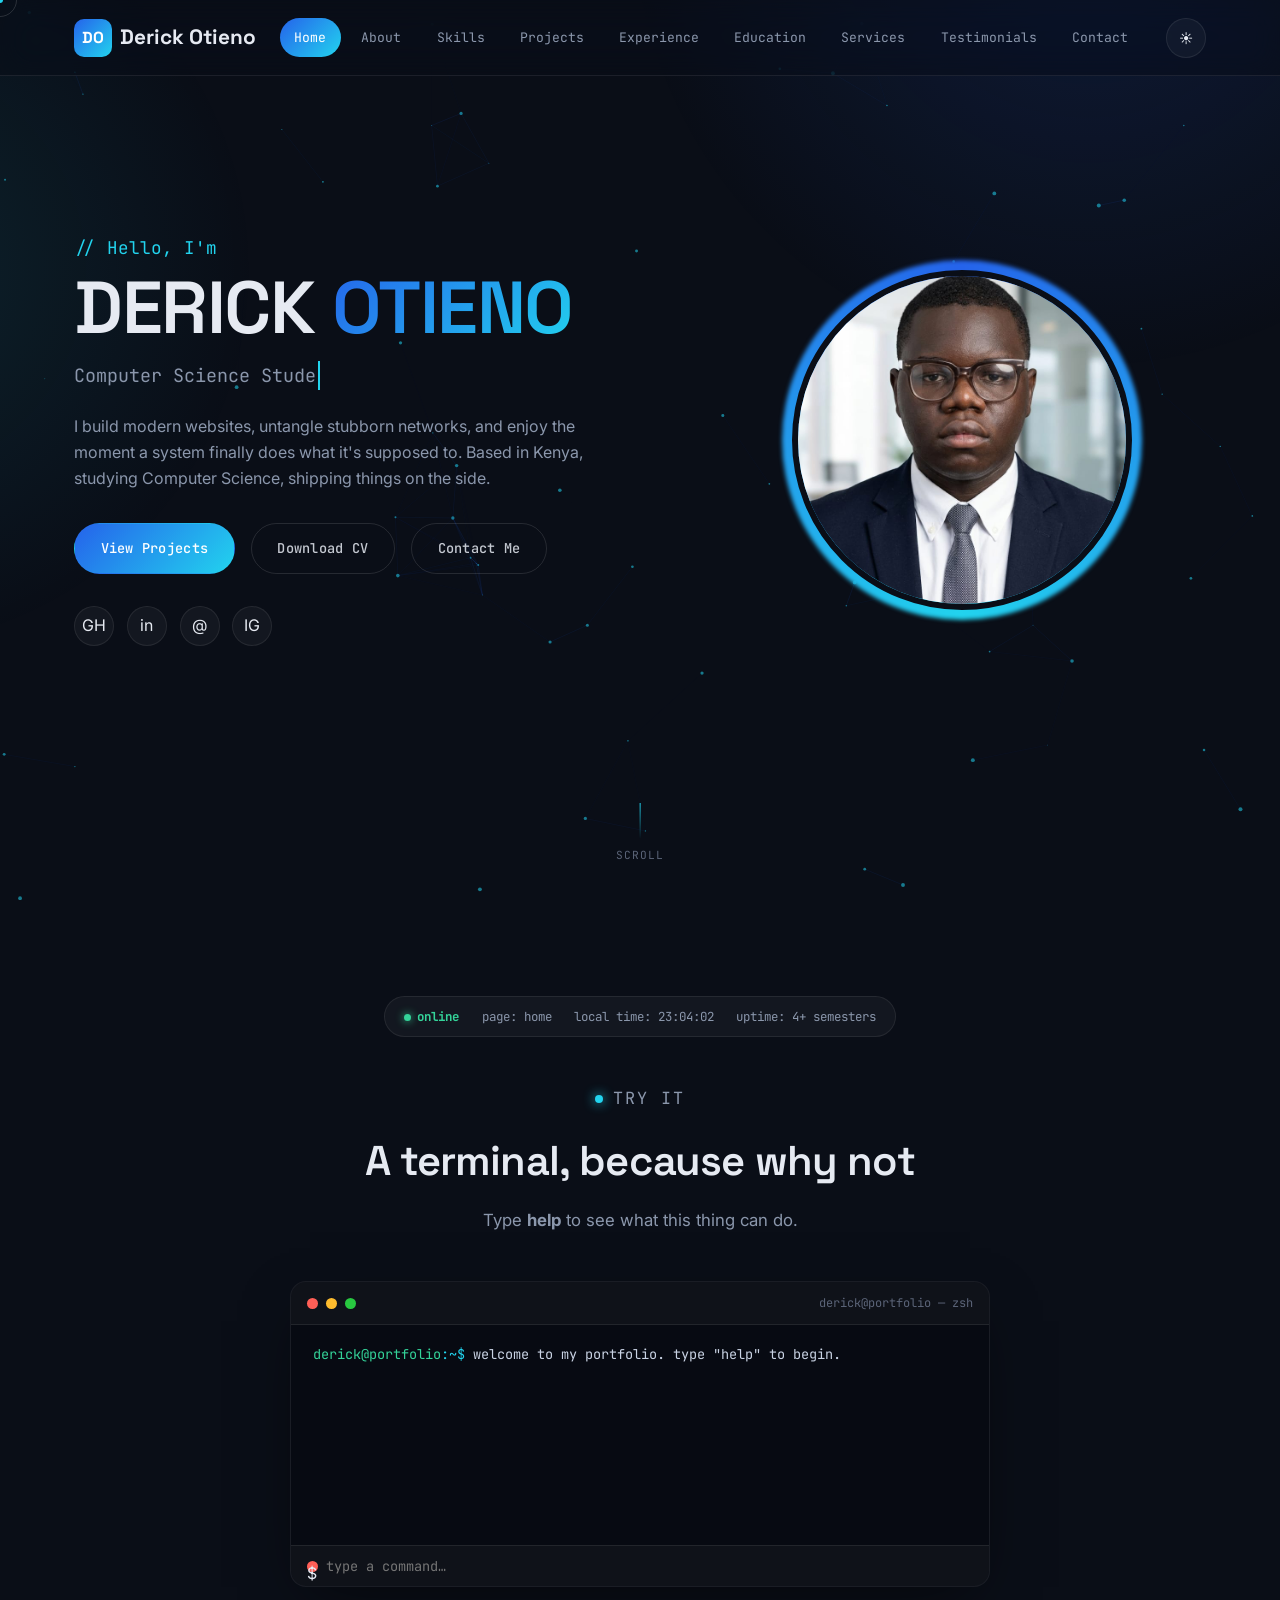
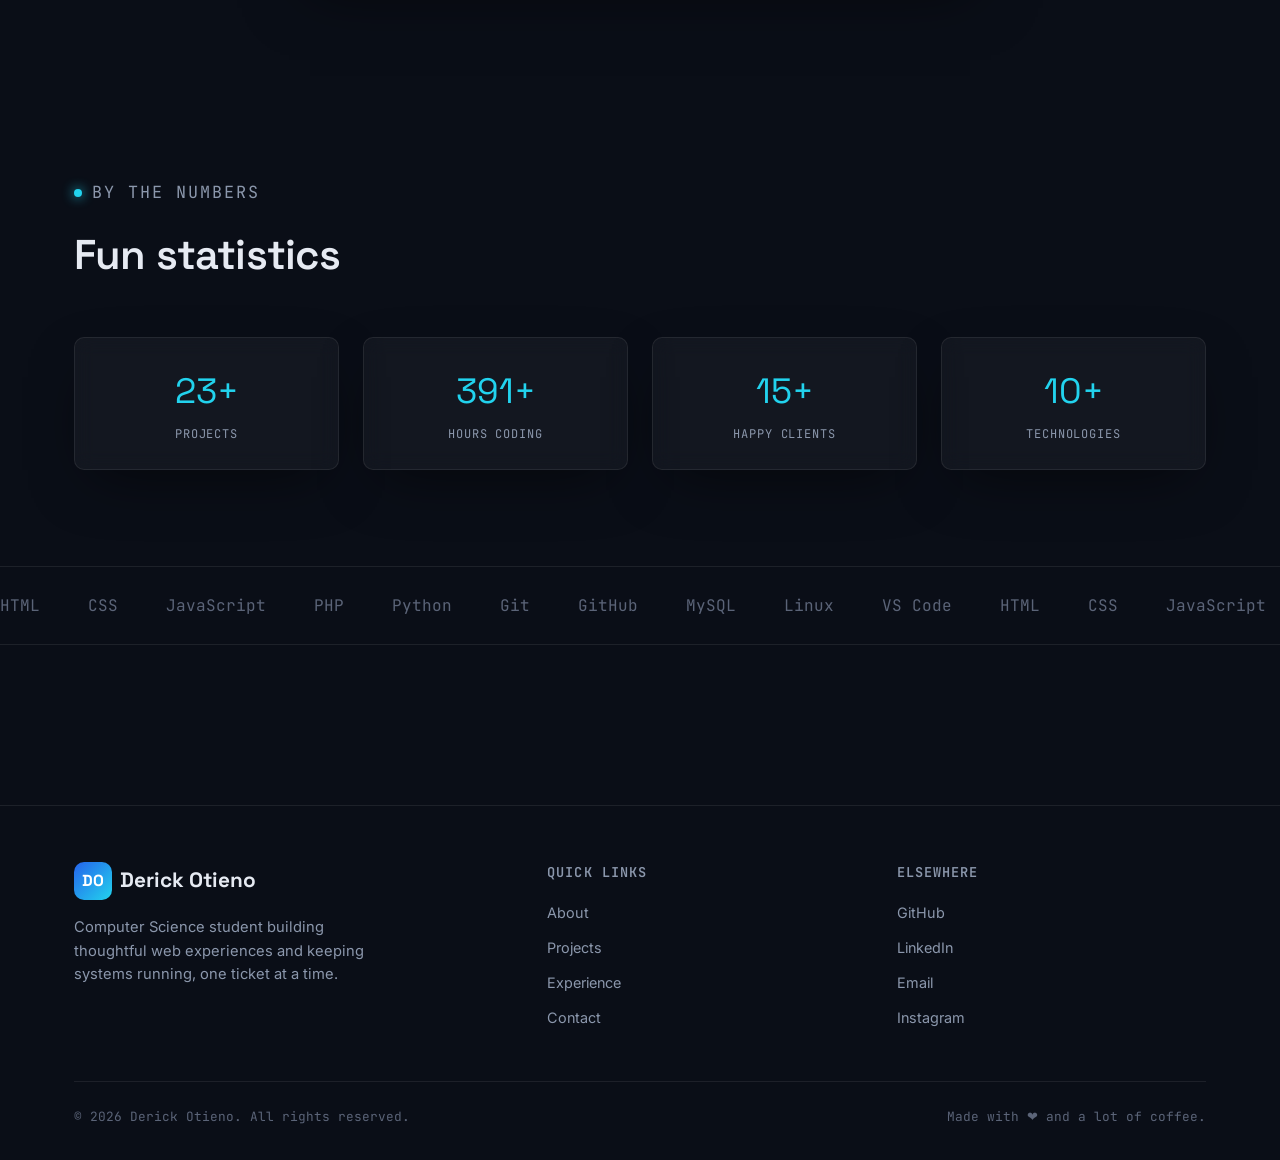
==== myweb/index.html @ c3c15164 "Add files via upload" ====
<!doctype html>
<html lang="en">
<head>
<meta charset="UTF-8">
<meta name="viewport" content="width=device-width, initial-scale=1.0">
<title>Home — Derick Otieno</title>
<meta name="description" content="Derick Otieno — Computer Science student, web developer and IT support specialist.">
<link rel="preconnect" href="https://fonts.googleapis.com">
<link href="https://fonts.googleapis.com/css2?family=Space+Grotesk:wght@500;600;700&family=Inter:wght@400;500;600&family=JetBrains+Mono:wght@400;500&display=swap" rel="stylesheet">
<link rel="stylesheet" href="css/styles.css">
</head>
<body data-page="home">
<div class="loader"><div class="loader-logo">DO</div><div class="loader-text">LOADING PORTFOLIO…</div></div>
<canvas id="particles"></canvas>
<div class="scroll-progress"></div>
<div class="cursor-dot"></div><div class="cursor-ring"></div>

<nav class="navbar">
  <div class="nav-inner">
    <a href="index.html" class="logo"><span>DO</span> Derick Otieno</a>
    <div class="nav-links">
        <a href="index.html" data-page="home">Home</a>
        <a href="about.html" data-page="about">About</a>
        <a href="skills.html" data-page="skills">Skills</a>
        <a href="projects.html" data-page="projects">Projects</a>
        <a href="experience.html" data-page="experience">Experience</a>
        <a href="education.html" data-page="education">Education</a>
        <a href="services.html" data-page="services">Services</a>
        <a href="testimonials.html" data-page="testimonials">Testimonials</a>
        <a href="contact.html" data-page="contact">Contact</a>
    </div>
    <div class="nav-tools">
      <button class="icon-btn" data-theme-toggle aria-label="Toggle theme">☾</button>
      <button class="hamburger" aria-label="Menu"><span></span><span></span><span></span></button>
    </div>
  </div>
</nav>

<section class="hero">
  <div class="container hero-grid">
    <div>
      <p class="hero-greet">// Hello, I'm</p>
      <h1 class="hero-name">DERICK <span class="gradient">OTIENO</span></h1>
      <p class="hero-role"><span data-typed='["Computer Science Student","Web Developer","UI/UX Enthusiast","IT Support Specialist","Problem Solver"]'></span><span class="cursor-blink">&nbsp;</span></p>
      <p class="hero-desc">I build modern websites, untangle stubborn networks, and enjoy the moment a system finally does what it's supposed to. Based in Kenya, studying Computer Science, shipping things on the side.</p>
      <div class="btn-row">
        <a href="projects.html" class="btn primary">View Projects</a>
        <a href="assets/Derick_Otieno_CV.pdf" class="btn ghost" data-confetti download>Download CV</a>
        <a href="contact.html" class="btn ghost">Contact Me</a>
      </div>
      <div class="hero-socials">
        <a href="https://github.com" target="_blank" rel="noopener" class="icon-btn" aria-label="GitHub">GH</a>
        <a href="https://linkedin.com" target="_blank" rel="noopener" class="icon-btn" aria-label="LinkedIn">in</a>
        <a href="mailto:derick.otieno@example.com" class="icon-btn" aria-label="Email">@</a>
        <a href="https://instagram.com" target="_blank" rel="noopener" class="icon-btn" aria-label="Instagram">IG</a>
      </div>
    </div>
    <div class="hero-photo-wrap">
    <div class="hero-photo-ring"></div>

    <div class="hero-photo">
        <img src="images/profile.png" alt="Derick Otieno">
    </div>
</div>
  </div>
  <div class="scroll-indicator"><span class="line"></span>SCROLL</div>
</section>

<section>
  <div class="container">
    <div class="statusbar reveal"><span><span class="dot"></span><b>online</b></span><span>page: home</span><span>local time: <span data-clock>--:--:--</span></span><span>uptime: 4+ semesters</span></div>
    <div class="section-head reveal" style="margin-inline:auto; text-align:center;">
      <p class="eyebrow" style="justify-content:center;">Try it</p>
      <h2>A terminal, because why not</h2>
      <p style="margin-inline:auto;">Type <b>help</b> to see what this thing can do.</p>
    </div>
    <div class="terminal reveal" style="max-width:700px; margin:0 auto;">
      <div class="terminal-bar"><span></span><span></span><span></span><small>derick@portfolio — zsh</small></div>
      <div class="terminal-body">
        <div class="line"><span class="prompt">derick@portfolio</span><span class="path">:~$</span> welcome to my portfolio. type "help" to begin.</div>
      </div>
      <div class="terminal-bar" style="border-top:1px solid var(--border); border-bottom:none;">
        <div class="terminal-input-row" style="width:100%;">
          <span class="prompt">$</span><input type="text" placeholder="type a command…" autocomplete="off">
        </div>
      </div>
    </div>
  </div>
</section>

<section>
  <div class="container">
    <div class="section-head reveal">
      <p class="eyebrow">By the numbers</p>
      <h2>Fun statistics</h2>
    </div>
    <div class="counters">
      <div class="counter-card glass reveal"><div class="counter-num" data-count="25" data-suffix="+">0</div><div class="counter-label">Projects</div></div>
      <div class="counter-card glass reveal"><div class="counter-num" data-count="1000" data-suffix="+">0</div><div class="counter-label">Hours coding</div></div>
      <div class="counter-card glass reveal"><div class="counter-num" data-count="15" data-suffix="+">0</div><div class="counter-label">Happy clients</div></div>
      <div class="counter-card glass reveal"><div class="counter-num" data-count="10" data-suffix="+">0</div><div class="counter-label">Technologies</div></div>
    </div>
  </div>
</section>

<section style="padding-top:0;">
  <div class="marquee-wrap">
    <div class="marquee">
      <span>HTML</span><span>CSS</span><span>JavaScript</span><span>PHP</span><span>Python</span><span>Git</span><span>GitHub</span><span>MySQL</span><span>Linux</span><span>VS Code</span>
      <span>HTML</span><span>CSS</span><span>JavaScript</span><span>PHP</span><span>Python</span><span>Git</span><span>GitHub</span><span>MySQL</span><span>Linux</span><span>VS Code</span>
    </div>
  </div>
</section>

<footer>
  <div class="container">
    <div class="footer-grid">
      <div>
        <a href="index.html" class="logo"><span>DO</span> Derick Otieno</a>
        <p style="color:var(--text-muted); margin-top:1rem; max-width:320px; font-size:.92rem;">Computer Science student building thoughtful web experiences and keeping systems running, one ticket at a time.</p>
      </div>
      <div>
        <h4>Quick Links</h4>
        <ul>
          <li><a href="about.html">About</a></li>
          <li><a href="projects.html">Projects</a></li>
          <li><a href="experience.html">Experience</a></li>
          <li><a href="contact.html">Contact</a></li>
        </ul>
      </div>
      <div>
        <h4>Elsewhere</h4>
        <ul>
          <li><a href="https://github.com" target="_blank" rel="noopener">GitHub</a></li>
          <li><a href="https://linkedin.com" target="_blank" rel="noopener">LinkedIn</a></li>
          <li><a href="mailto:derick.otieno@example.com">Email</a></li>
          <li><a href="https://instagram.com" target="_blank" rel="noopener">Instagram</a></li>
        </ul>
      </div>
    </div>
    <div class="footer-bottom">
      <span>© 2026 Derick Otieno. All rights reserved.</span>
      <span>Made with ❤ and a lot of coffee.</span>
    </div>
  </div>
</footer>
<button class="back-to-top" aria-label="Back to top">↑</button>
<div class="lightbox">
  <button class="lightbox-close">✕</button>
  <div class="lightbox-box glass">
    <div class="cert-thumb" style="aspect-ratio:1.4;"><span class="lightbox-title"></span></div>
  </div>
</div>
<script src="js/script.js"></script>
</body>
</html>
---- myweb/css/styles.css ----
/* =========================================================
   DERICK OTIENO — PORTFOLIO
   Design tokens
   ========================================================= */
:root{
  --bg:#0a0e17;
  --bg-elevated:#0f1623;
  --bg-card: rgba(255,255,255,0.04);
  --border: rgba(255,255,255,0.08);
  --border-strong: rgba(255,255,255,0.14);
  --blue:#2563eb;
  --cyan:#22d3ee;
  --green:#34d399;
  --text:#e6eaf2;
  --text-muted:#8b97ac;
  --text-dim:#5b6478;
  --radius: 16px;
  --radius-sm: 10px;
  --shadow: 0 20px 60px -20px rgba(0,0,0,0.6);
  --font-display: 'Space Grotesk', sans-serif;
  --font-body: 'Inter', sans-serif;
  --font-mono: 'JetBrains Mono', monospace;
  --nav-h: 76px;
}

[data-theme="light"]{
  --bg:#f4f6fb;
  --bg-elevated:#ffffff;
  --bg-card: rgba(10,14,23,0.04);
  --border: rgba(10,14,23,0.1);
  --border-strong: rgba(10,14,23,0.18);
  --text:#0a0e17;
  --text-muted:#4b5468;
  --text-dim:#8b97ac;
  --shadow: 0 20px 60px -20px rgba(20,30,60,0.18);
}

*{margin:0;padding:0;box-sizing:border-box;}
html{scroll-behavior:smooth;}
@media (prefers-reduced-motion: reduce){
  html{scroll-behavior:auto;}
  *{animation-duration:0.01ms !important; animation-iteration-count:1 !important; transition-duration:0.01ms !important;}
}

body{
  background:var(--bg);
  color:var(--text);
  font-family:var(--font-body);
  line-height:1.6;
  overflow-x:hidden;
  transition:background .4s ease, color .4s ease;
  position:relative;
}

body::before{
  content:'';
  position:fixed; inset:0;
  background:
    radial-gradient(60vw 60vw at 85% -10%, rgba(37,99,235,0.16), transparent 60%),
    radial-gradient(50vw 50vw at -10% 30%, rgba(34,211,238,0.10), transparent 60%);
  pointer-events:none;
  z-index:0;
}

a{color:inherit; text-decoration:none;}
ul{list-style:none;}
img{max-width:100%; display:block;}
button{font-family:inherit; cursor:pointer;}

h1,h2,h3,h4{font-family:var(--font-display); font-weight:600; letter-spacing:-0.02em;}
.eyebrow{
  font-family:var(--font-mono);
  font-size:0.78rem;
  letter-spacing:0.12em;
  text-transform:uppercase;
  color:var(--cyan);
  display:flex; align-items:center; gap:.6rem;
  margin-bottom:1rem;
}
.eyebrow::before{
  content:'';
  width:8px; height:8px; border-radius:50%;
  background:var(--cyan);
  box-shadow:0 0 12px var(--cyan);
}

.container{
  width:100%;
  max-width:1180px;
  margin:0 auto;
  padding:0 1.5rem;
  position:relative;
  z-index:1;
}

section{padding:6rem 0;}
.section-head{max-width:640px; margin-bottom:3rem;}
.section-head h2{font-size:clamp(1.8rem,4vw,2.6rem); margin-bottom:.75rem;}
.section-head p{color:var(--text-muted); font-size:1.05rem;}

/* ---------- Buttons ---------- */
.btn{
  display:inline-flex; align-items:center; gap:.6rem;
  padding:.85rem 1.6rem;
  border-radius:999px;
  font-family:var(--font-mono);
  font-size:.85rem;
  font-weight:500;
  letter-spacing:.02em;
  border:1px solid var(--border-strong);
  background:transparent;
  color:var(--text);
  position:relative;
  overflow:hidden;
  transition:transform .25s ease, border-color .25s ease, box-shadow .25s ease;
  isolation:isolate;
}
.btn::before{
  content:'';
  position:absolute; inset:0;
  background:linear-gradient(135deg,var(--blue),var(--cyan));
  opacity:0;
  transition:opacity .25s ease;
  z-index:-1;
}
.btn:hover{ transform:translateY(-2px); border-color:transparent; box-shadow:0 10px 30px -8px rgba(37,99,235,0.55);}
.btn:hover::before{opacity:1;}
.btn.primary{ background:linear-gradient(135deg,var(--blue),var(--cyan)); border-color:transparent; color:#fff;}
.btn.primary::before{display:none;}
.btn.ghost{opacity:.85;}
.btn-row{display:flex; flex-wrap:wrap; gap:1rem; margin-top:2rem;}

/* ---------- Ripple ---------- */
.ripple{position:absolute; border-radius:50%; background:rgba(255,255,255,0.45); transform:scale(0); animation:ripple .6s ease-out; pointer-events:none;}
@keyframes ripple{ to{transform:scale(3); opacity:0;} }

/* ---------- Navbar ---------- */
.navbar{
  position:fixed; top:0; left:0; right:0; z-index:100;
  height:var(--nav-h);
  display:flex; align-items:center;
  background:rgba(10,14,23,0.55);
  backdrop-filter:blur(16px) saturate(140%);
  -webkit-backdrop-filter:blur(16px) saturate(140%);
  border-bottom:1px solid var(--border);
  transition:height .3s ease, background .3s ease;
}
[data-theme="light"] .navbar{background:rgba(244,246,251,0.7);}
.navbar.shrink{height:58px;}
.nav-inner{
  width:100%; max-width:1180px; margin:0 auto; padding:0 1.5rem;
  display:flex; align-items:center; justify-content:space-between;
}
.logo{
  font-family:var(--font-display); font-weight:700; font-size:1.3rem;
  display:flex; align-items:center; gap:.5rem;
}
.logo span{
  width:38px; height:38px; border-radius:10px;
  display:flex; align-items:center; justify-content:center;
  background:linear-gradient(135deg,var(--blue),var(--cyan));
  color:#fff; font-size:1rem;
}
.nav-links{display:flex; align-items:center; gap:.4rem;}
.nav-links a{
  font-family:var(--font-mono); font-size:.82rem;
  padding:.55rem .9rem; border-radius:999px;
  color:var(--text-muted);
  position:relative;
  transition:color .2s ease, background .2s ease;
}
.nav-links a:hover{color:var(--text); background:var(--bg-card);}
.nav-links a.active{color:#fff; background:linear-gradient(135deg,var(--blue),var(--cyan));}
.nav-tools{display:flex; align-items:center; gap:.6rem;}
.icon-btn{
  width:40px; height:40px; border-radius:50%;
  display:flex; align-items:center; justify-content:center;
  border:1px solid var(--border); background:var(--bg-card); color:var(--text);
  transition:border-color .2s ease, transform .2s ease;
}
.icon-btn:hover{border-color:var(--cyan); transform:translateY(-2px);}
.hamburger{display:none; flex-direction:column; gap:5px; width:40px; height:40px; align-items:center; justify-content:center; border:1px solid var(--border); border-radius:10px; background:var(--bg-card);}
.hamburger span{width:18px; height:2px; background:var(--text); transition:.3s;}

@media (max-width:980px){
  .nav-links{
    position:fixed; top:var(--nav-h); left:0; right:0;
    flex-direction:column; align-items:stretch; gap:.25rem;
    background:var(--bg-elevated); padding:1rem 1.5rem 1.5rem;
    border-bottom:1px solid var(--border);
    transform:translateY(-130%); opacity:0;
    transition:transform .35s ease, opacity .35s ease;
  }
  .nav-links.open{transform:translateY(0); opacity:1;}
  .nav-links a{padding:.85rem 1rem;}
  .hamburger{display:flex;}
}

/* ---------- Scroll progress ---------- */
.scroll-progress{
  position:fixed; top:0; left:0; height:3px; width:0%;
  background:linear-gradient(90deg,var(--blue),var(--cyan));
  z-index:200; transition:width .1s linear;
}

/* ---------- Cursor ---------- */
.cursor-dot, .cursor-ring{
  position:fixed; top:0; left:0; pointer-events:none; z-index:9999;
  border-radius:50%; transform:translate(-50%,-50%);
}
.cursor-dot{width:6px; height:6px; background:var(--cyan);}
.cursor-ring{width:34px; height:34px; border:1px solid var(--border-strong); transition:width .2s,height .2s,border-color .2s;}
@media (hover:none), (max-width:980px){ .cursor-dot,.cursor-ring{display:none;} }

/* ---------- Particles ---------- */
#particles{position:fixed; inset:0; z-index:0; pointer-events:none;}

/* ---------- Glass card ---------- */
.glass{
  background:var(--bg-card);
  border:1px solid var(--border);
  border-radius:var(--radius);
  backdrop-filter:blur(10px);
  -webkit-backdrop-filter:blur(10px);
  box-shadow:var(--shadow);
}

/* ---------- Hero ---------- */
.hero{
  min-height:100vh;
  display:flex; align-items:center;
  padding-top:var(--nav-h);
  position:relative;
}
.hero-grid{
  display:grid; grid-template-columns:1.1fr .9fr; gap:3rem; align-items:center;
}
.hero-greet{font-family:var(--font-mono); color:var(--cyan); font-size:1.1rem; margin-bottom:.5rem;}
.hero-name{font-size:clamp(2.6rem,6vw,4.6rem); line-height:1.02; margin-bottom:1rem;}
.hero-name .gradient{background:linear-gradient(135deg,var(--blue),var(--cyan)); -webkit-background-clip:text; background-clip:text; color:transparent;}
.hero-role{font-family:var(--font-mono); font-size:1.15rem; color:var(--text-muted); min-height:1.6em; margin-bottom:1.5rem;}
.hero-role .cursor-blink{display:inline-block; width:2px; background:var(--cyan); margin-left:2px; animation:blink 1s steps(1) infinite;}
@keyframes blink{50%{opacity:0;}}
.hero-desc{color:var(--text-muted); max-width:520px; margin-bottom:1rem;}
.hero-socials{display:flex; gap:.8rem; margin-top:2rem;}

.hero-photo-wrap{
  width:min(340px,80vw); aspect-ratio:1; margin:0 auto; position:relative;
}
.hero-photo-ring{
  position:absolute; inset:-10px; border-radius:50%;
  background:conic-gradient(from 0deg,var(--blue),var(--cyan),var(--blue));
  animation:spin 6s linear infinite;
  filter:blur(2px);
}
@keyframes spin{to{transform:rotate(360deg);}}
.hero-photo{
  position:relative; width:100%; height:100%; border-radius:50%;
  background:var(--bg-elevated);
  border:6px solid var(--bg);
  display:flex; align-items:center; justify-content:center;
  overflow:hidden;
  font-family:var(--font-display); font-size:4rem; color:var(--text-dim);
}
.scroll-indicator{
  position:absolute; bottom:2.2rem; left:50%; transform:translateX(-50%);
  display:flex; flex-direction:column; align-items:center; gap:.5rem;
  font-family:var(--font-mono); font-size:.7rem; color:var(--text-dim); letter-spacing:.1em;
}
.scroll-indicator .line{width:1px; height:36px; background:linear-gradient(var(--cyan),transparent); animation:scrolldown 1.8s ease infinite;}
@keyframes scrolldown{0%{transform:scaleY(0); transform-origin:top;}50%{transform:scaleY(1); transform-origin:top;}50.01%{transform-origin:bottom;}100%{transform:scaleY(0); transform-origin:bottom;}}

@media (max-width:900px){
  .hero-grid{grid-template-columns:1fr; text-align:center;}
  .hero-desc{margin-inline:auto;}
  .hero-socials{justify-content:center;}
}

/* ---------- Terminal status bar (signature element) ---------- */
.statusbar{
  font-family:var(--font-mono); font-size:.78rem;
  border:1px solid var(--border); border-radius:999px;
  background:var(--bg-card);
  padding:.6rem 1.2rem;
  display:flex; align-items:center; gap:1.4rem;
  flex-wrap:wrap; color:var(--text-muted);
  margin:0 auto 3rem;
  width:fit-content;
}
.statusbar b{color:var(--green);}
.statusbar .dot{width:7px; height:7px; border-radius:50%; background:var(--green); display:inline-block; box-shadow:0 0 8px var(--green); margin-right:.4rem;}

/* ---------- Terminal widget ---------- */
.terminal{
  border-radius:var(--radius); overflow:hidden; border:1px solid var(--border);
  background:#070a12; box-shadow:var(--shadow);
}
.terminal-bar{
  display:flex; align-items:center; gap:.5rem;
  padding:.7rem 1rem; background:rgba(255,255,255,0.03); border-bottom:1px solid var(--border);
}
.terminal-bar span{width:11px; height:11px; border-radius:50%;}
.terminal-bar span:nth-child(1){background:#ff5f57;}
.terminal-bar span:nth-child(2){background:#febc2e;}
.terminal-bar span:nth-child(3){background:#28c840;}
.terminal-bar small{margin-left:auto; font-family:var(--font-mono); color:var(--text-dim); font-size:.75rem;}
.terminal-body{
  padding:1.2rem 1.4rem; font-family:var(--font-mono); font-size:.85rem;
  min-height:220px; max-height:340px; overflow-y:auto; color:#c9d3e4;
}
.terminal-body .line{margin-bottom:.5rem; white-space:pre-wrap;}
.terminal-body .prompt{color:var(--green);}
.terminal-body .path{color:var(--cyan);}
.terminal-input-row{display:flex; align-items:center; gap:.5rem;}
.terminal-input-row input{
  flex:1; background:transparent; border:none; outline:none; color:var(--text);
  font-family:var(--font-mono); font-size:.85rem;
}

/* ---------- Counters ---------- */
.counters{display:grid; grid-template-columns:repeat(4,1fr); gap:1.5rem; margin-top:3rem;}
.counter-card{padding:1.6rem; text-align:center; border-radius:var(--radius-sm);}
.counter-num{font-family:var(--font-display); font-size:2.2rem; color:var(--cyan);}
.counter-label{font-family:var(--font-mono); font-size:.75rem; color:var(--text-muted); margin-top:.3rem; text-transform:uppercase; letter-spacing:.08em;}
@media (max-width:760px){.counters{grid-template-columns:repeat(2,1fr);}}

/* ---------- About ---------- */
.about-grid{display:grid; grid-template-columns:.8fr 1.2fr; gap:3.5rem; align-items:center;}
.about-photo{aspect-ratio:.9; border-radius:var(--radius); overflow:hidden; position:relative;}
.about-photo::after{content:'';position:absolute; inset:0; background:linear-gradient(160deg, rgba(37,99,235,0.25), transparent 50%);}
@media (max-width:900px){.about-grid{grid-template-columns:1fr;}}

/* ---------- Skills ---------- */
.skill-tabs{display:flex; gap:.6rem; margin-bottom:2rem; flex-wrap:wrap;}
.skill-tab{padding:.6rem 1.1rem; border-radius:999px; border:1px solid var(--border); font-family:var(--font-mono); font-size:.8rem; color:var(--text-muted);}
.skill-tab.active{background:linear-gradient(135deg,var(--blue),var(--cyan)); color:#fff; border-color:transparent;}
.skills-grid{display:grid; grid-template-columns:repeat(auto-fill,minmax(220px,1fr)); gap:1.2rem;}
.skill-card{padding:1.4rem; border-radius:var(--radius-sm); transition:transform .3s ease, border-color .3s ease;}
.skill-card:hover{transform:translateY(-6px); border-color:var(--cyan);}
.skill-top{display:flex; justify-content:space-between; align-items:center; margin-bottom:.8rem; font-family:var(--font-mono); font-size:.85rem;}
.skill-bar{height:6px; border-radius:999px; background:var(--bg-elevated); overflow:hidden;}
.skill-bar i{display:block; height:100%; border-radius:999px; background:linear-gradient(90deg,var(--blue),var(--cyan)); width:0; transition:width 1.4s cubic-bezier(.2,.8,.2,1);}

/* ---------- Timeline ---------- */
.timeline{position:relative; max-width:760px; margin-top:2rem; padding-left:2.2rem;}
.timeline::before{content:''; position:absolute; left:6px; top:0; bottom:0; width:2px; background:linear-gradient(var(--blue),var(--cyan));}
.tl-item{position:relative; margin-bottom:2.6rem; opacity:0; transform:translateX(-16px); transition:opacity .6s ease, transform .6s ease;}
.tl-item.in{opacity:1; transform:translateX(0);}
.tl-item::before{content:''; position:absolute; left:-2.2rem; top:.3rem; width:14px; height:14px; border-radius:50%; background:var(--cyan); box-shadow:0 0 0 4px rgba(34,211,238,0.18);}
.tl-date{font-family:var(--font-mono); font-size:.78rem; color:var(--cyan); margin-bottom:.3rem;}
.tl-item h3{font-size:1.15rem; margin-bottom:.2rem;}
.tl-org{color:var(--text-muted); font-size:.9rem; margin-bottom:.6rem;}
.tl-item ul{padding-left:1.1rem; color:var(--text-muted); font-size:.92rem;}
.tl-item li{list-style:disc; margin-bottom:.25rem;}

/* ---------- Education cards ---------- */
.edu-card{padding:1.8rem; border-radius:var(--radius); display:flex; gap:1.2rem;}
.edu-icon{width:54px; height:54px; border-radius:14px; background:linear-gradient(135deg,var(--blue),var(--cyan)); display:flex; align-items:center; justify-content:center; flex-shrink:0; font-size:1.4rem;}
.edu-gpa{font-family:var(--font-mono); font-size:.8rem; color:var(--text-dim); margin-top:.4rem;}

/* ---------- Certificates ---------- */
.cert-grid{display:grid; grid-template-columns:repeat(auto-fill,minmax(240px,1fr)); gap:1.4rem;}
.cert-card{border-radius:var(--radius-sm); overflow:hidden; cursor:pointer; position:relative;}
.cert-thumb{aspect-ratio:1.3; background:linear-gradient(135deg,var(--bg-elevated),var(--bg)); display:flex; align-items:center; justify-content:center; font-family:var(--font-mono); color:var(--text-dim); position:relative; overflow:hidden;}
.cert-thumb::after{content:''; position:absolute; inset:0; background:linear-gradient(160deg, rgba(37,99,235,.18), transparent 60%);}
.cert-info{padding:1rem;}
.cert-info h4{font-size:.95rem; margin-bottom:.2rem;}
.cert-info p{font-size:.78rem; color:var(--text-dim); font-family:var(--font-mono);}
.cert-actions{padding:0 1rem 1rem; display:flex; gap:.6rem;}
.cert-actions a{font-size:.75rem; font-family:var(--font-mono); padding:.4rem .8rem; border:1px solid var(--border); border-radius:999px; color:var(--text-muted);}
.cert-actions a:hover{border-color:var(--cyan); color:var(--text);}

.lightbox{position:fixed; inset:0; background:rgba(5,7,12,0.85); backdrop-filter:blur(6px); display:none; align-items:center; justify-content:center; z-index:300; padding:2rem;}
.lightbox.open{display:flex;}
.lightbox-box{max-width:600px; width:100%; border-radius:var(--radius); overflow:hidden;}
.lightbox-close{position:absolute; top:1.5rem; right:1.5rem; width:42px; height:42px; border-radius:50%; border:1px solid var(--border-strong); background:var(--bg-card); color:var(--text); display:flex; align-items:center; justify-content:center;}

/* ---------- Projects ---------- */
.filter-row{display:flex; gap:.6rem; margin-bottom:2rem; flex-wrap:wrap;}
.filter-btn{padding:.55rem 1.1rem; border-radius:999px; border:1px solid var(--border); font-family:var(--font-mono); font-size:.8rem; color:var(--text-muted);}
.filter-btn.active{background:linear-gradient(135deg,var(--blue),var(--cyan)); color:#fff; border-color:transparent;}
.projects-grid{display:grid; grid-template-columns:repeat(auto-fill,minmax(300px,1fr)); gap:1.6rem;}
.project-card{border-radius:var(--radius); overflow:hidden; transition:transform .35s ease; display:flex; flex-direction:column;}
.project-card:hover{transform:translateY(-8px);}
.project-shot{aspect-ratio:16/10; background:linear-gradient(135deg,var(--bg-elevated),var(--bg)); position:relative; display:flex; align-items:center; justify-content:center; color:var(--text-dim); font-family:var(--font-mono); overflow:hidden;}
.project-shot::after{content:''; position:absolute; inset:0; background:linear-gradient(160deg, rgba(37,99,235,.2), transparent 60%);}
.project-body{padding:1.4rem; display:flex; flex-direction:column; gap:.7rem; flex:1;}
.project-body h3{font-size:1.1rem;}
.project-body p{color:var(--text-muted); font-size:.9rem;}
.badges{display:flex; flex-wrap:wrap; gap:.4rem; margin-top:.3rem;}
.badge{font-family:var(--font-mono); font-size:.7rem; padding:.3rem .6rem; border-radius:999px; border:1px solid var(--border); color:var(--text-muted);}
.project-links{display:flex; gap:.8rem; margin-top:.5rem;}
.project-links a{font-family:var(--font-mono); font-size:.78rem; color:var(--cyan);}

/* ---------- Services ---------- */
.services-grid{display:grid; grid-template-columns:repeat(auto-fill,minmax(260px,1fr)); gap:1.4rem;}
.service-card{padding:1.8rem; border-radius:var(--radius);}
.service-icon{width:48px; height:48px; border-radius:12px; background:var(--bg-elevated); border:1px solid var(--border); display:flex; align-items:center; justify-content:center; margin-bottom:1rem; font-size:1.2rem; color:var(--cyan);}

/* ---------- Testimonials ---------- */
.testi-track{display:flex; transition:transform .6s ease; }
.testi-slide{min-width:100%; padding:0 .5rem;}
.testi-card{padding:2.4rem; border-radius:var(--radius); text-align:center; max-width:640px; margin:0 auto;}
.testi-avatar{width:64px; height:64px; border-radius:50%; margin:0 auto 1rem; background:linear-gradient(135deg,var(--blue),var(--cyan)); display:flex; align-items:center; justify-content:center; font-family:var(--font-display); color:#fff;}
.testi-quote{font-size:1.05rem; color:var(--text); margin-bottom:1.2rem;}
.testi-name{font-family:var(--font-mono); font-size:.85rem; color:var(--cyan);}
.testi-role{font-size:.78rem; color:var(--text-dim);}
.testi-dots{display:flex; justify-content:center; gap:.5rem; margin-top:1.6rem;}
.testi-dots span{width:8px; height:8px; border-radius:50%; background:var(--border-strong); cursor:pointer;}
.testi-dots span.active{background:var(--cyan);}

/* ---------- Marquee ---------- */
.marquee-wrap{overflow:hidden; border-top:1px solid var(--border); border-bottom:1px solid var(--border); padding:1.6rem 0;}
.marquee{display:flex; gap:3rem; width:max-content; animation:marquee 22s linear infinite; font-family:var(--font-mono); color:var(--text-dim); align-items:center;}
.marquee span{font-size:1rem; white-space:nowrap;}
@keyframes marquee{from{transform:translateX(0);} to{transform:translateX(-50%);}}

/* ---------- Contact ---------- */
.contact-grid{display:grid; grid-template-columns:1fr 1fr; gap:3rem;}
.field{margin-bottom:1.2rem;}
.field label{display:block; font-family:var(--font-mono); font-size:.78rem; color:var(--text-muted); margin-bottom:.5rem;}
.field input, .field textarea{
  width:100%; padding:.85rem 1rem; border-radius:var(--radius-sm);
  background:var(--bg-card); border:1px solid var(--border); color:var(--text);
  font-family:var(--font-body); outline:none; transition:border-color .2s ease;
}
.field input:focus, .field textarea:focus{border-color:var(--cyan);}
.contact-info-item{display:flex; gap:1rem; align-items:flex-start; margin-bottom:1.4rem;}
.contact-info-icon{width:44px; height:44px; border-radius:12px; background:var(--bg-elevated); border:1px solid var(--border); display:flex; align-items:center; justify-content:center; color:var(--cyan); flex-shrink:0;}
.map-embed{border-radius:var(--radius); overflow:hidden; margin-top:1.6rem; border:1px solid var(--border); aspect-ratio:16/9;}
.map-embed iframe{width:100%; height:100%; border:0;}
@media (max-width:900px){.contact-grid{grid-template-columns:1fr;}}

/* ---------- Footer ---------- */
footer{border-top:1px solid var(--border); padding:3.5rem 0 2rem; margin-top:4rem;}
.footer-grid{display:grid; grid-template-columns:1.4fr 1fr 1fr; gap:2.5rem; margin-bottom:2.5rem;}
.footer-grid h4{font-size:.85rem; font-family:var(--font-mono); color:var(--text-muted); margin-bottom:1rem; text-transform:uppercase; letter-spacing:.08em;}
.footer-grid ul li{margin-bottom:.6rem;}
.footer-grid ul li a{color:var(--text-muted); font-size:.9rem;}
.footer-grid ul li a:hover{color:var(--cyan);}
.footer-bottom{display:flex; justify-content:space-between; align-items:center; flex-wrap:wrap; gap:1rem; padding-top:1.6rem; border-top:1px solid var(--border); font-family:var(--font-mono); font-size:.8rem; color:var(--text-dim);}
@media (max-width:760px){.footer-grid{grid-template-columns:1fr;}}

.back-to-top{
  position:fixed; bottom:1.8rem; right:1.8rem; width:48px; height:48px; border-radius:50%;
  background:linear-gradient(135deg,var(--blue),var(--cyan)); color:#fff; display:flex; align-items:center; justify-content:center;
  border:none; box-shadow:0 10px 30px -8px rgba(37,99,235,.6); opacity:0; pointer-events:none; transform:translateY(10px);
  transition:opacity .3s ease, transform .3s ease; z-index:150;
}
.back-to-top.show{opacity:1; pointer-events:auto; transform:translateY(0);}

/* ---------- Page hero (sub pages) ---------- */
.page-hero{padding:calc(var(--nav-h) + 4rem) 0 2rem; text-align:center;}
.page-hero h1{font-size:clamp(2rem,5vw,3rem); margin-bottom:.6rem;}
.page-hero p{color:var(--text-muted); max-width:560px; margin:0 auto;}
.breadcrumb{font-family:var(--font-mono); font-size:.78rem; color:var(--text-dim); margin-bottom:1rem;}
.breadcrumb a{color:var(--cyan);}

/* ---------- Reveal on scroll ---------- */
.reveal{opacity:0; transform:translateY(24px); transition:opacity .7s ease, transform .7s ease;}
.reveal.in{opacity:1; transform:translateY(0);}

/* ---------- Loading screen ---------- */
.loader{position:fixed; inset:0; background:var(--bg); z-index:9999; display:flex; align-items:center; justify-content:center; flex-direction:column; gap:1rem; transition:opacity .5s ease, visibility .5s ease;}
.loader.hide{opacity:0; visibility:hidden;}
.loader-logo{width:64px; height:64px; border-radius:18px; background:linear-gradient(135deg,var(--blue),var(--cyan)); display:flex; align-items:center; justify-content:center; font-family:var(--font-display); font-size:1.6rem; color:#fff; animation:pulse 1.4s ease infinite;}
@keyframes pulse{0%,100%{transform:scale(1);}50%{transform:scale(1.08);}}
.loader-text{font-family:var(--font-mono); font-size:.8rem; color:var(--text-dim); letter-spacing:.1em;}

/* ---------- Konami easter egg ---------- */
.confetti-piece{position:fixed; top:-10px; z-index:9999; pointer-events:none; border-radius:2px;}
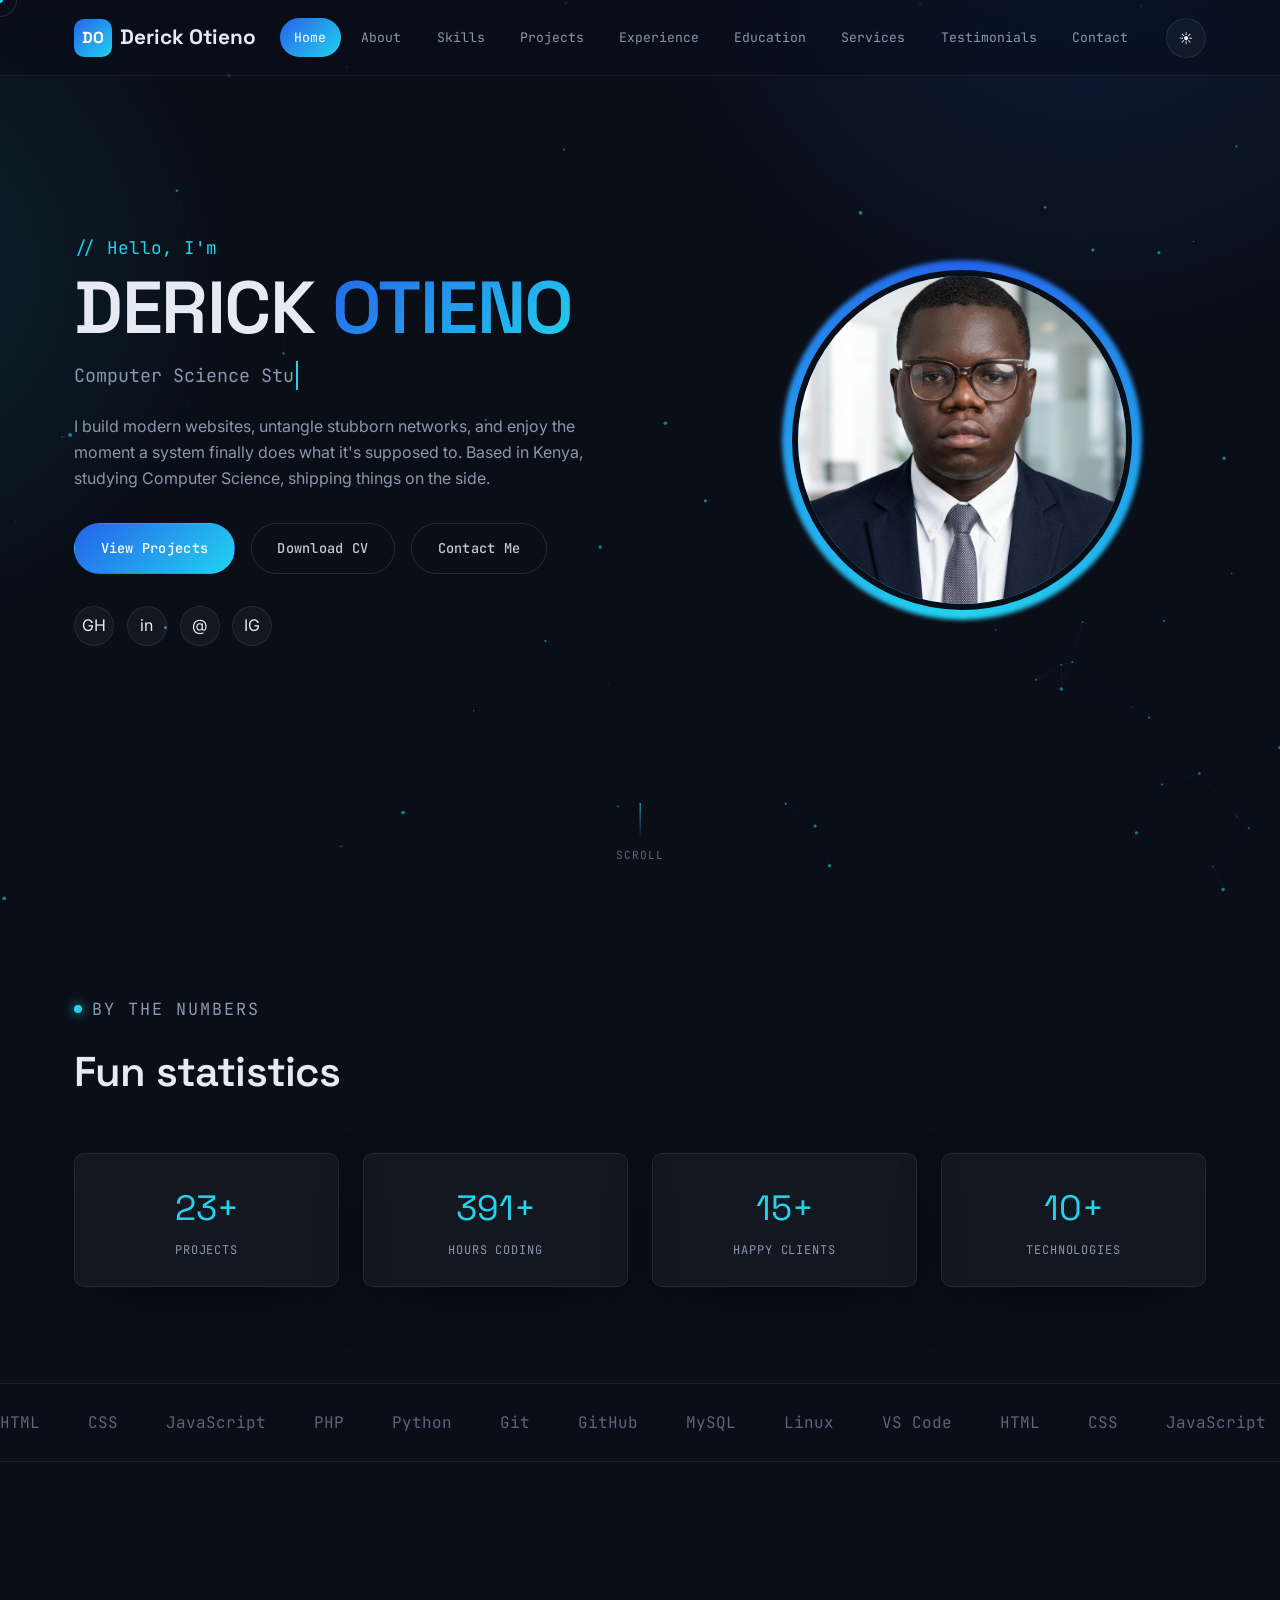
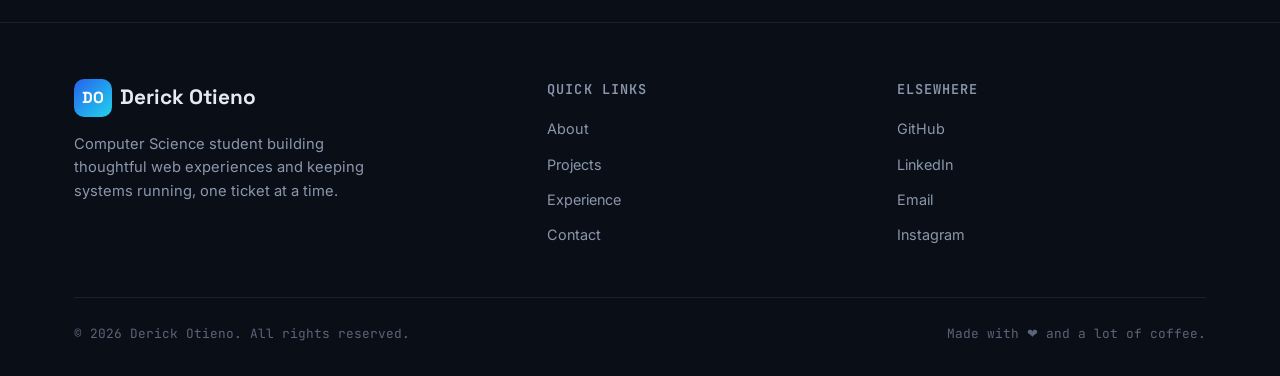
==== commit 4958d011: "Update index.html" ====
--- a/myweb/index.html
+++ b/myweb/index.html
@@ -66,27 +66,7 @@
   <div class="scroll-indicator"><span class="line"></span>SCROLL</div>
 </section>
 
-<section>
-  <div class="container">
-    <div class="statusbar reveal"><span><span class="dot"></span><b>online</b></span><span>page: home</span><span>local time: <span data-clock>--:--:--</span></span><span>uptime: 4+ semesters</span></div>
-    <div class="section-head reveal" style="margin-inline:auto; text-align:center;">
-      <p class="eyebrow" style="justify-content:center;">Try it</p>
-      <h2>A terminal, because why not</h2>
-      <p style="margin-inline:auto;">Type <b>help</b> to see what this thing can do.</p>
-    </div>
-    <div class="terminal reveal" style="max-width:700px; margin:0 auto;">
-      <div class="terminal-bar"><span></span><span></span><span></span><small>derick@portfolio — zsh</small></div>
-      <div class="terminal-body">
-        <div class="line"><span class="prompt">derick@portfolio</span><span class="path">:~$</span> welcome to my portfolio. type "help" to begin.</div>
-      </div>
-      <div class="terminal-bar" style="border-top:1px solid var(--border); border-bottom:none;">
-        <div class="terminal-input-row" style="width:100%;">
-          <span class="prompt">$</span><input type="text" placeholder="type a command…" autocomplete="off">
-        </div>
-      </div>
-    </div>
-  </div>
-</section>
+
 
 <section>
   <div class="container">
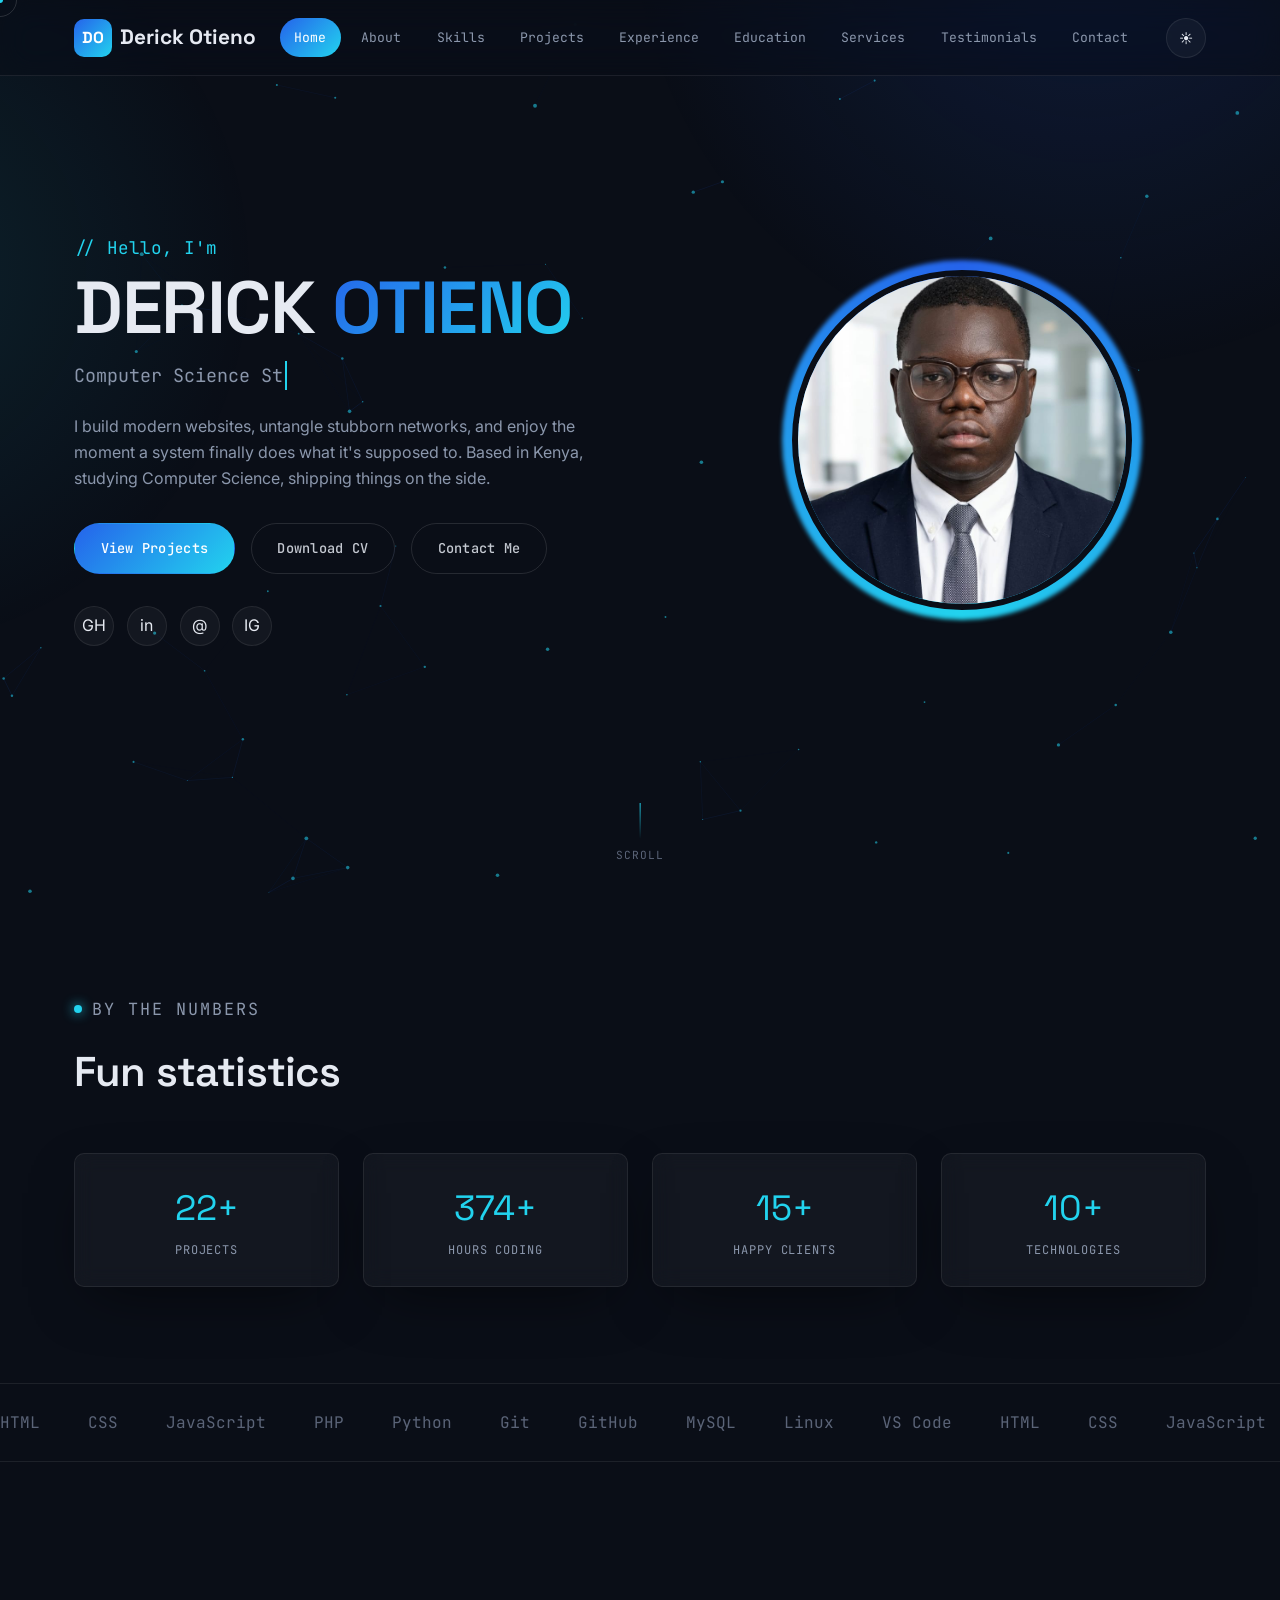
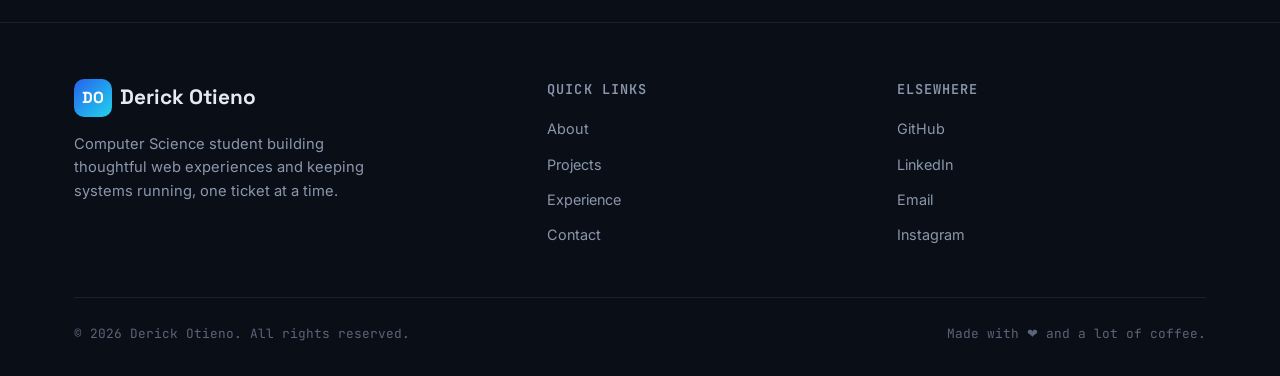
==== commit 0f92cc08: "Add files via upload" ====
--- a/myweb/index.html
+++ b/myweb/index.html
@@ -111,10 +111,10 @@
       <div>
         <h4>Elsewhere</h4>
         <ul>
-          <li><a href="https://github.com" target="_blank" rel="noopener">GitHub</a></li>
-          <li><a href="https://linkedin.com" target="_blank" rel="noopener">LinkedIn</a></li>
-          <li><a href="mailto:derick.otieno@example.com">Email</a></li>
-          <li><a href="https://instagram.com" target="_blank" rel="noopener">Instagram</a></li>
+          <li><a href="https://github.com/Derickdreko" target="_blank" rel="noopener">GitHub</a></li>
+          <li><a href="https://www.linkedin.com/in/derick-otieno-355579390" target="_blank" rel="noopener">LinkedIn</a></li>
+          <li><a href="mailto:derickotienos11@gmail.com">Email</a></li>
+          <li><a href="https://www.instagram.com/l_o_n_e_w_o__l_f?igsh=MW94a3JtcnYwODFicw==" target="_blank" rel="noopener">Instagram</a></li>
         </ul>
       </div>
     </div>
--- a/myweb/css/styles.css
+++ b/myweb/css/styles.css
@@ -1,7 +1,4 @@
-/* =========================================================
-   DERICK OTIENO — PORTFOLIO
-   Design tokens
-   ========================================================= */
+
 :root{
   --bg:#0a0e17;
   --bg-elevated:#0f1623;
@@ -429,7 +426,8 @@
 .contact-info-icon{width:44px; height:44px; border-radius:12px; background:var(--bg-elevated); border:1px solid var(--border); display:flex; align-items:center; justify-content:center; color:var(--cyan); flex-shrink:0;}
 .map-embed{border-radius:var(--radius); overflow:hidden; margin-top:1.6rem; border:1px solid var(--border); aspect-ratio:16/9;}
 .map-embed iframe{width:100%; height:100%; border:0;}
-@media (max-width:900px){.contact-grid{grid-template-columns:1fr;}}
+.contact-grid .map-embed{aspect-ratio:auto;}
+@media (max-width:900px){.contact-grid{grid-template-columns:1fr;} .contact-grid .map-embed{aspect-ratio:16/9; min-height:0 !important;}}
 
 /* ---------- Footer ---------- */
 footer{border-top:1px solid var(--border); padding:3.5rem 0 2rem; margin-top:4rem;}
@@ -469,3 +467,101 @@
 
 /* ---------- Konami easter egg ---------- */
 .confetti-piece{position:fixed; top:-10px; z-index:9999; pointer-events:none; border-radius:2px;}
+
+/* =========================================================
+   MOBILE REFINEMENTS
+   ========================================================= */
+@media (max-width:600px){
+  :root{--nav-h:64px;}
+
+  .container{padding:0 1.1rem;}
+  section{padding:3.5rem 0;}
+  .section-head{margin-bottom:2rem;}
+  .section-head h2{font-size:1.6rem;}
+  .section-head p{font-size:.95rem;}
+
+  /* Nav */
+  .nav-inner{padding:0 1.1rem;}
+  .logo{font-size:1.05rem;}
+  .logo span{width:32px; height:32px; font-size:.85rem;}
+  .nav-tools{gap:.4rem;}
+  .icon-btn{width:36px; height:36px;}
+  .nav-links{top:var(--nav-h); padding:.75rem 1.1rem 1.25rem; max-height:calc(100vh - var(--nav-h)); overflow-y:auto;}
+  .nav-links a{font-size:.85rem; padding:.8rem .9rem;}
+
+  /* Hero */
+  .hero{min-height:auto; padding-top:calc(var(--nav-h) + 2.5rem); padding-bottom:3rem;}
+  .hero-grid{gap:2rem;}
+  .hero-name{font-size:clamp(2.1rem,9vw,2.8rem);}
+  .hero-role{font-size:.95rem;}
+  .hero-desc{font-size:.92rem;}
+  .hero-photo-wrap{width:min(220px,62vw);}
+  .btn-row{flex-direction:column; align-items:stretch; gap:.7rem;}
+  .btn{justify-content:center; padding:.9rem 1.4rem; font-size:.8rem;}
+  .hero-socials{flex-wrap:wrap;}
+  .scroll-indicator{display:none;}
+
+  /* Status bar / terminal */
+  .statusbar{flex-direction:column; align-items:flex-start; gap:.5rem; width:100%; border-radius:var(--radius-sm); padding:1rem 1.2rem;}
+  .terminal-body{min-height:160px; max-height:240px; font-size:.78rem; padding:1rem;}
+  .terminal-bar small{display:none;}
+
+  /* Counters */
+  .counters{grid-template-columns:repeat(2,1fr); gap:.9rem; margin-top:2rem;}
+  .counter-card{padding:1.1rem .6rem;}
+  .counter-num{font-size:1.6rem;}
+  .counter-label{font-size:.65rem;}
+
+  /* About */
+  .about-photo{aspect-ratio:1.3; max-width:260px; margin:0 auto;}
+
+  /* Skills */
+  .skill-tabs{gap:.4rem;}
+  .skill-tab{padding:.5rem .85rem; font-size:.72rem;}
+  .skills-grid{grid-template-columns:1fr 1fr; gap:.8rem;}
+  .skill-card{padding:1rem;}
+  .skill-top{font-size:.75rem;}
+
+  /* Timeline */
+  .timeline{padding-left:1.6rem;}
+  .tl-item::before{left:-1.7rem;}
+  .tl-item h3{font-size:1rem;}
+  .tl-item ul{font-size:.85rem;}
+
+  /* Education */
+  .edu-card{flex-direction:column; padding:1.4rem;}
+
+  /* Certificates / Projects / Services grids */
+  .cert-grid, .projects-grid, .services-grid{grid-template-columns:1fr;}
+  .filter-row, .skill-tabs{flex-wrap:wrap;}
+  .filter-btn{font-size:.72rem; padding:.5rem .85rem;}
+
+  /* Testimonials */
+  .testi-card{padding:1.6rem 1.2rem;}
+  .testi-quote{font-size:.95rem;}
+
+  /* Contact */
+  .contact-form{padding:1.4rem !important;}
+  .field input, .field textarea{font-size:.9rem; padding:.75rem .9rem;}
+  .contact-info-item{margin-bottom:1.1rem;}
+
+  /* Footer */
+  footer{padding:2.5rem 0 1.5rem; margin-top:3rem;}
+  .footer-bottom{flex-direction:column; align-items:flex-start; gap:.4rem;}
+
+  /* Page hero */
+  .page-hero{padding:calc(var(--nav-h) + 2.5rem) 0 1.5rem;}
+  .page-hero h1{font-size:1.7rem;}
+  .page-hero p{font-size:.92rem;}
+
+  /* Back to top */
+  .back-to-top{width:42px; height:42px; bottom:1.1rem; right:1.1rem; font-size:.9rem;}
+
+  /* Marquee a touch slower so it's readable on small screens */
+  .marquee{animation-duration:16s;}
+}
+
+@media (max-width:380px){
+  .skills-grid{grid-template-columns:1fr;}
+  .hero-name{font-size:1.9rem;}
+}
